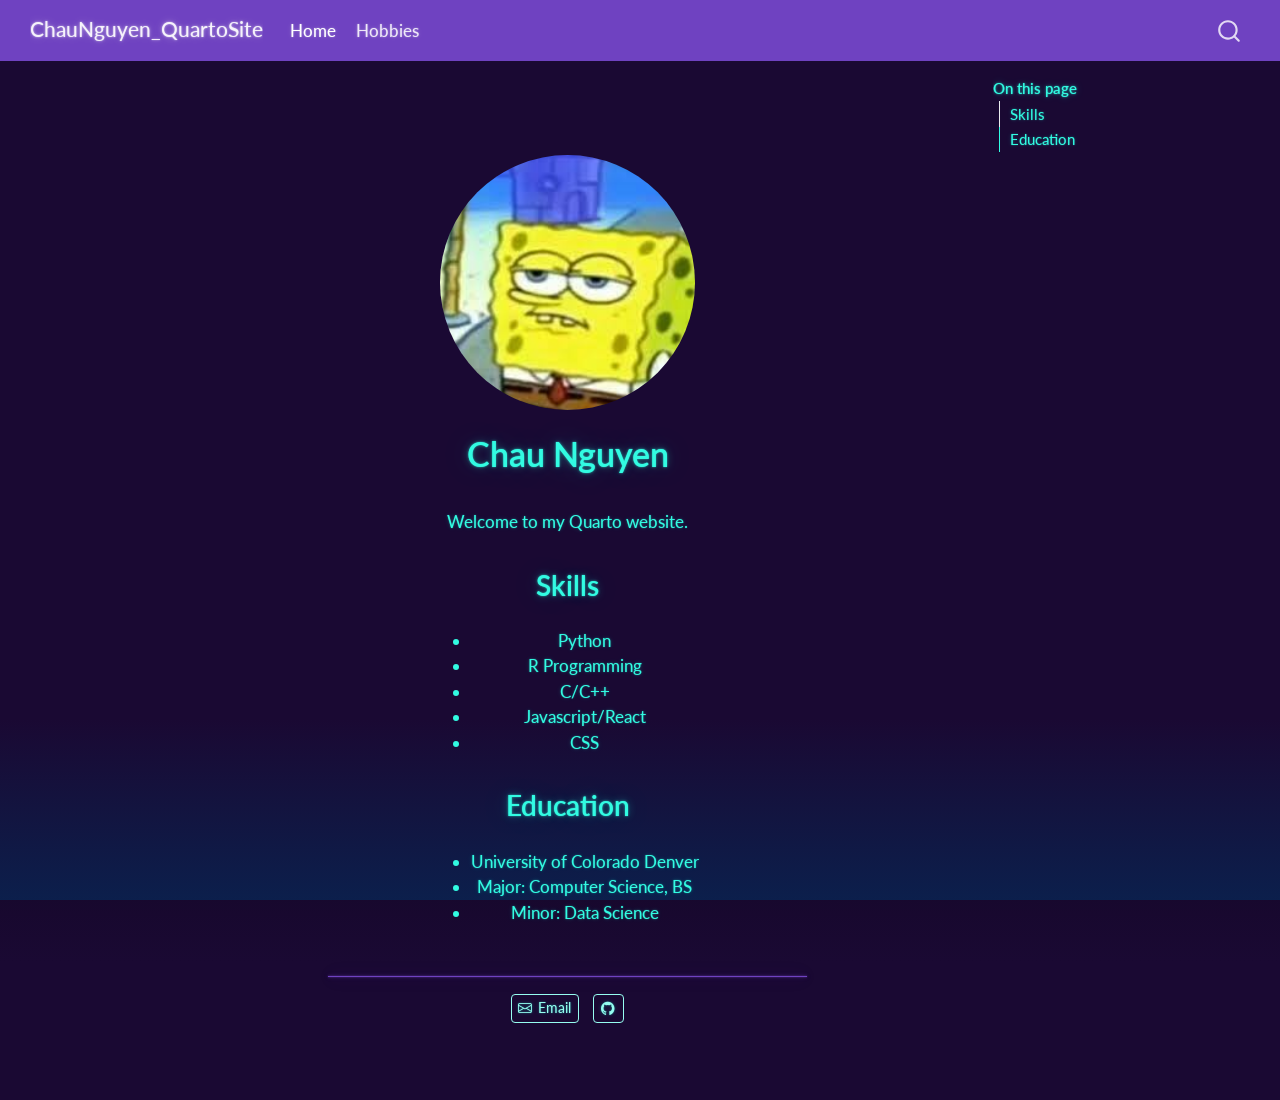
==== docs/index.html @ 2ebd020b "Initial website upload" ====
<!DOCTYPE html>
<html xmlns="http://www.w3.org/1999/xhtml" lang="en" xml:lang="en"><head>

<meta charset="utf-8">
<meta name="generator" content="quarto-1.8.27">

<meta name="viewport" content="width=device-width, initial-scale=1.0, user-scalable=yes">


<title>Chau Nguyen – ChauNguyen_QuartoSite</title>
<style>
code{white-space: pre-wrap;}
span.smallcaps{font-variant: small-caps;}
div.columns{display: flex; gap: min(4vw, 1.5em);}
div.column{flex: auto; overflow-x: auto;}
div.hanging-indent{margin-left: 1.5em; text-indent: -1.5em;}
ul.task-list{list-style: none;}
ul.task-list li input[type="checkbox"] {
  width: 0.8em;
  margin: 0 0.8em 0.2em -1em; /* quarto-specific, see https://github.com/quarto-dev/quarto-cli/issues/4556 */ 
  vertical-align: middle;
}
</style>


<script src="site_libs/quarto-nav/quarto-nav.js"></script>
<script src="site_libs/quarto-nav/headroom.min.js"></script>
<script src="site_libs/clipboard/clipboard.min.js"></script>
<script src="site_libs/quarto-search/autocomplete.umd.js"></script>
<script src="site_libs/quarto-search/fuse.min.js"></script>
<script src="site_libs/quarto-search/quarto-search.js"></script>
<meta name="quarto:offset" content="./">
<script src="site_libs/quarto-html/quarto.js" type="module"></script>
<script src="site_libs/quarto-html/tabsets/tabsets.js" type="module"></script>
<script src="site_libs/quarto-html/axe/axe-check.js" type="module"></script>
<script src="site_libs/quarto-html/popper.min.js"></script>
<script src="site_libs/quarto-html/tippy.umd.min.js"></script>
<link href="site_libs/quarto-html/tippy.css" rel="stylesheet">
<link href="site_libs/quarto-html/quarto-syntax-highlighting-dark-4d9afe2b8d18ee9fa5d0d57b5ed4214d.css" rel="stylesheet" id="quarto-text-highlighting-styles">
<script src="site_libs/bootstrap/bootstrap.min.js"></script>
<link href="site_libs/bootstrap/bootstrap-icons.css" rel="stylesheet">
<link href="site_libs/bootstrap/bootstrap-4ecedd791a8591356a43e278fabc9aac.min.css" rel="stylesheet" append-hash="true" id="quarto-bootstrap" data-mode="dark">
<script id="quarto-search-options" type="application/json">{
  "location": "navbar",
  "copy-button": false,
  "collapse-after": 3,
  "panel-placement": "end",
  "type": "overlay",
  "limit": 50,
  "keyboard-shortcut": [
    "f",
    "/",
    "s"
  ],
  "show-item-context": false,
  "language": {
    "search-no-results-text": "No results",
    "search-matching-documents-text": "matching documents",
    "search-copy-link-title": "Copy link to search",
    "search-hide-matches-text": "Hide additional matches",
    "search-more-match-text": "more match in this document",
    "search-more-matches-text": "more matches in this document",
    "search-clear-button-title": "Clear",
    "search-text-placeholder": "",
    "search-detached-cancel-button-title": "Cancel",
    "search-submit-button-title": "Submit",
    "search-label": "Search"
  }
}</script>


<link rel="stylesheet" href="styles.css">
</head>

<body class="nav-fixed quarto-light">

<div id="quarto-search-results"></div>
  <header id="quarto-header" class="headroom fixed-top">
    <nav class="navbar navbar-expand-lg " data-bs-theme="dark">
      <div class="navbar-container container-fluid">
      <div class="navbar-brand-container mx-auto">
    <a class="navbar-brand" href="./index.html">
    <span class="navbar-title">ChauNguyen_QuartoSite</span>
    </a>
  </div>
            <div id="quarto-search" class="" title="Search"></div>
          <button class="navbar-toggler" type="button" data-bs-toggle="collapse" data-bs-target="#navbarCollapse" aria-controls="navbarCollapse" role="menu" aria-expanded="false" aria-label="Toggle navigation" onclick="if (window.quartoToggleHeadroom) { window.quartoToggleHeadroom(); }">
  <span class="navbar-toggler-icon"></span>
</button>
          <div class="collapse navbar-collapse" id="navbarCollapse">
            <ul class="navbar-nav navbar-nav-scroll me-auto">
  <li class="nav-item">
    <a class="nav-link active" href="./index.html" aria-current="page"> 
<span class="menu-text">Home</span></a>
  </li>  
  <li class="nav-item">
    <a class="nav-link" href="./hobbies.html"> 
<span class="menu-text">Hobbies</span></a>
  </li>  
</ul>
          </div> <!-- /navcollapse -->
            <div class="quarto-navbar-tools">
</div>
      </div> <!-- /container-fluid -->
    </nav>
</header>
<!-- content -->
<div id="quarto-content" class="quarto-container page-columns page-rows-contents page-layout-article page-navbar">
<!-- sidebar -->
<!-- margin-sidebar -->
    <div id="quarto-margin-sidebar" class="sidebar margin-sidebar">
        <nav id="TOC" role="doc-toc" class="toc-active">
    <h2 id="toc-title">On this page</h2>
  <ul>
  <li><a href="#skills" id="toc-skills" class="nav-link active" data-scroll-target="#skills">Skills</a></li>
  <li><a href="#education" id="toc-education" class="nav-link" data-scroll-target="#education">Education</a></li>
  </ul>
</nav>
    </div>
<!-- main -->
<div class="quarto-about-jolla">
  <img src="mypic.png" class="about-image
  round " style="height: 15em; width: 15em;">
 <header id="title-block-header" class="quarto-title-block default">
<div class="quarto-title">
<h1 class="title">Chau Nguyen</h1>
</div>
<div class="quarto-title-meta">
  </div>
</header><main class="content" id="quarto-document-content">

<p>Welcome to my Quarto website.</p>
<section id="skills" class="level2">
<h2 data-anchor-id="skills">Skills</h2>
<ul>
<li>Python</li>
<li>R Programming</li>
<li>C/C++</li>
<li>Javascript/React</li>
<li>CSS</li>
</ul>
</section>
<section id="education" class="level2">
<h2 data-anchor-id="education">Education</h2>
<ul>
<li>University of Colorado Denver</li>
<li>Major: Computer Science, BS</li>
<li>Minor: Data Science</li>
</ul>


</section>
</main> 
  <hr class="about-sep">
   <div class="about-links">
  <a href="mailto:nguyench4u@gmail.com" class="about-link" rel="" target="">
    <i class="bi bi-envelope"></i>
     <span class="about-link-text">Email</span>
  </a>
  <a href="https://github.com/nguyench4u" class="about-link" rel="" target="">
    <i class="bi bi-github"></i>
     <span class="about-link-text"></span>
  </a>
</div>
</div>
 <!-- /main -->
<script id="quarto-html-after-body" type="application/javascript">
  window.document.addEventListener("DOMContentLoaded", function (event) {
    const isCodeAnnotation = (el) => {
      for (const clz of el.classList) {
        if (clz.startsWith('code-annotation-')) {                     
          return true;
        }
      }
      return false;
    }
    const onCopySuccess = function(e) {
      // button target
      const button = e.trigger;
      // don't keep focus
      button.blur();
      // flash "checked"
      button.classList.add('code-copy-button-checked');
      var currentTitle = button.getAttribute("title");
      button.setAttribute("title", "Copied!");
      let tooltip;
      if (window.bootstrap) {
        button.setAttribute("data-bs-toggle", "tooltip");
        button.setAttribute("data-bs-placement", "left");
        button.setAttribute("data-bs-title", "Copied!");
        tooltip = new bootstrap.Tooltip(button, 
          { trigger: "manual", 
            customClass: "code-copy-button-tooltip",
            offset: [0, -8]});
        tooltip.show();    
      }
      setTimeout(function() {
        if (tooltip) {
          tooltip.hide();
          button.removeAttribute("data-bs-title");
          button.removeAttribute("data-bs-toggle");
          button.removeAttribute("data-bs-placement");
        }
        button.setAttribute("title", currentTitle);
        button.classList.remove('code-copy-button-checked');
      }, 1000);
      // clear code selection
      e.clearSelection();
    }
    const getTextToCopy = function(trigger) {
      const outerScaffold = trigger.parentElement.cloneNode(true);
      const codeEl = outerScaffold.querySelector('code');
      for (const childEl of codeEl.children) {
        if (isCodeAnnotation(childEl)) {
          childEl.remove();
        }
      }
      return codeEl.innerText;
    }
    const clipboard = new window.ClipboardJS('.code-copy-button:not([data-in-quarto-modal])', {
      text: getTextToCopy
    });
    clipboard.on('success', onCopySuccess);
    if (window.document.getElementById('quarto-embedded-source-code-modal')) {
      const clipboardModal = new window.ClipboardJS('.code-copy-button[data-in-quarto-modal]', {
        text: getTextToCopy,
        container: window.document.getElementById('quarto-embedded-source-code-modal')
      });
      clipboardModal.on('success', onCopySuccess);
    }
      var localhostRegex = new RegExp(/^(?:http|https):\/\/localhost\:?[0-9]*\//);
      var mailtoRegex = new RegExp(/^mailto:/);
        var filterRegex = new RegExp('/' + window.location.host + '/');
      var isInternal = (href) => {
          return filterRegex.test(href) || localhostRegex.test(href) || mailtoRegex.test(href);
      }
      // Inspect non-navigation links and adorn them if external
     var links = window.document.querySelectorAll('a[href]:not(.nav-link):not(.navbar-brand):not(.toc-action):not(.sidebar-link):not(.sidebar-item-toggle):not(.pagination-link):not(.no-external):not([aria-hidden]):not(.dropdown-item):not(.quarto-navigation-tool):not(.about-link)');
      for (var i=0; i<links.length; i++) {
        const link = links[i];
        if (!isInternal(link.href)) {
          // undo the damage that might have been done by quarto-nav.js in the case of
          // links that we want to consider external
          if (link.dataset.originalHref !== undefined) {
            link.href = link.dataset.originalHref;
          }
        }
      }
    function tippyHover(el, contentFn, onTriggerFn, onUntriggerFn) {
      const config = {
        allowHTML: true,
        maxWidth: 500,
        delay: 100,
        arrow: false,
        appendTo: function(el) {
            return el.parentElement;
        },
        interactive: true,
        interactiveBorder: 10,
        theme: 'quarto',
        placement: 'bottom-start',
      };
      if (contentFn) {
        config.content = contentFn;
      }
      if (onTriggerFn) {
        config.onTrigger = onTriggerFn;
      }
      if (onUntriggerFn) {
        config.onUntrigger = onUntriggerFn;
      }
      window.tippy(el, config); 
    }
    const noterefs = window.document.querySelectorAll('a[role="doc-noteref"]');
    for (var i=0; i<noterefs.length; i++) {
      const ref = noterefs[i];
      tippyHover(ref, function() {
        // use id or data attribute instead here
        let href = ref.getAttribute('data-footnote-href') || ref.getAttribute('href');
        try { href = new URL(href).hash; } catch {}
        const id = href.replace(/^#\/?/, "");
        const note = window.document.getElementById(id);
        if (note) {
          return note.innerHTML;
        } else {
          return "";
        }
      });
    }
    const xrefs = window.document.querySelectorAll('a.quarto-xref');
    const processXRef = (id, note) => {
      // Strip column container classes
      const stripColumnClz = (el) => {
        el.classList.remove("page-full", "page-columns");
        if (el.children) {
          for (const child of el.children) {
            stripColumnClz(child);
          }
        }
      }
      stripColumnClz(note)
      if (id === null || id.startsWith('sec-')) {
        // Special case sections, only their first couple elements
        const container = document.createElement("div");
        if (note.children && note.children.length > 2) {
          container.appendChild(note.children[0].cloneNode(true));
          for (let i = 1; i < note.children.length; i++) {
            const child = note.children[i];
            if (child.tagName === "P" && child.innerText === "") {
              continue;
            } else {
              container.appendChild(child.cloneNode(true));
              break;
            }
          }
          if (window.Quarto?.typesetMath) {
            window.Quarto.typesetMath(container);
          }
          return container.innerHTML
        } else {
          if (window.Quarto?.typesetMath) {
            window.Quarto.typesetMath(note);
          }
          return note.innerHTML;
        }
      } else {
        // Remove any anchor links if they are present
        const anchorLink = note.querySelector('a.anchorjs-link');
        if (anchorLink) {
          anchorLink.remove();
        }
        if (window.Quarto?.typesetMath) {
          window.Quarto.typesetMath(note);
        }
        if (note.classList.contains("callout")) {
          return note.outerHTML;
        } else {
          return note.innerHTML;
        }
      }
    }
    for (var i=0; i<xrefs.length; i++) {
      const xref = xrefs[i];
      tippyHover(xref, undefined, function(instance) {
        instance.disable();
        let url = xref.getAttribute('href');
        let hash = undefined; 
        if (url.startsWith('#')) {
          hash = url;
        } else {
          try { hash = new URL(url).hash; } catch {}
        }
        if (hash) {
          const id = hash.replace(/^#\/?/, "");
          const note = window.document.getElementById(id);
          if (note !== null) {
            try {
              const html = processXRef(id, note.cloneNode(true));
              instance.setContent(html);
            } finally {
              instance.enable();
              instance.show();
            }
          } else {
            // See if we can fetch this
            fetch(url.split('#')[0])
            .then(res => res.text())
            .then(html => {
              const parser = new DOMParser();
              const htmlDoc = parser.parseFromString(html, "text/html");
              const note = htmlDoc.getElementById(id);
              if (note !== null) {
                const html = processXRef(id, note);
                instance.setContent(html);
              } 
            }).finally(() => {
              instance.enable();
              instance.show();
            });
          }
        } else {
          // See if we can fetch a full url (with no hash to target)
          // This is a special case and we should probably do some content thinning / targeting
          fetch(url)
          .then(res => res.text())
          .then(html => {
            const parser = new DOMParser();
            const htmlDoc = parser.parseFromString(html, "text/html");
            const note = htmlDoc.querySelector('main.content');
            if (note !== null) {
              // This should only happen for chapter cross references
              // (since there is no id in the URL)
              // remove the first header
              if (note.children.length > 0 && note.children[0].tagName === "HEADER") {
                note.children[0].remove();
              }
              const html = processXRef(null, note);
              instance.setContent(html);
            } 
          }).finally(() => {
            instance.enable();
            instance.show();
          });
        }
      }, function(instance) {
      });
    }
        let selectedAnnoteEl;
        const selectorForAnnotation = ( cell, annotation) => {
          let cellAttr = 'data-code-cell="' + cell + '"';
          let lineAttr = 'data-code-annotation="' +  annotation + '"';
          const selector = 'span[' + cellAttr + '][' + lineAttr + ']';
          return selector;
        }
        const selectCodeLines = (annoteEl) => {
          const doc = window.document;
          const targetCell = annoteEl.getAttribute("data-target-cell");
          const targetAnnotation = annoteEl.getAttribute("data-target-annotation");
          const annoteSpan = window.document.querySelector(selectorForAnnotation(targetCell, targetAnnotation));
          const lines = annoteSpan.getAttribute("data-code-lines").split(",");
          const lineIds = lines.map((line) => {
            return targetCell + "-" + line;
          })
          let top = null;
          let height = null;
          let parent = null;
          if (lineIds.length > 0) {
              //compute the position of the single el (top and bottom and make a div)
              const el = window.document.getElementById(lineIds[0]);
              top = el.offsetTop;
              height = el.offsetHeight;
              parent = el.parentElement.parentElement;
            if (lineIds.length > 1) {
              const lastEl = window.document.getElementById(lineIds[lineIds.length - 1]);
              const bottom = lastEl.offsetTop + lastEl.offsetHeight;
              height = bottom - top;
            }
            if (top !== null && height !== null && parent !== null) {
              // cook up a div (if necessary) and position it 
              let div = window.document.getElementById("code-annotation-line-highlight");
              if (div === null) {
                div = window.document.createElement("div");
                div.setAttribute("id", "code-annotation-line-highlight");
                div.style.position = 'absolute';
                parent.appendChild(div);
              }
              div.style.top = top - 2 + "px";
              div.style.height = height + 4 + "px";
              div.style.left = 0;
              let gutterDiv = window.document.getElementById("code-annotation-line-highlight-gutter");
              if (gutterDiv === null) {
                gutterDiv = window.document.createElement("div");
                gutterDiv.setAttribute("id", "code-annotation-line-highlight-gutter");
                gutterDiv.style.position = 'absolute';
                const codeCell = window.document.getElementById(targetCell);
                const gutter = codeCell.querySelector('.code-annotation-gutter');
                gutter.appendChild(gutterDiv);
              }
              gutterDiv.style.top = top - 2 + "px";
              gutterDiv.style.height = height + 4 + "px";
            }
            selectedAnnoteEl = annoteEl;
          }
        };
        const unselectCodeLines = () => {
          const elementsIds = ["code-annotation-line-highlight", "code-annotation-line-highlight-gutter"];
          elementsIds.forEach((elId) => {
            const div = window.document.getElementById(elId);
            if (div) {
              div.remove();
            }
          });
          selectedAnnoteEl = undefined;
        };
          // Handle positioning of the toggle
      window.addEventListener(
        "resize",
        throttle(() => {
          elRect = undefined;
          if (selectedAnnoteEl) {
            selectCodeLines(selectedAnnoteEl);
          }
        }, 10)
      );
      function throttle(fn, ms) {
      let throttle = false;
      let timer;
        return (...args) => {
          if(!throttle) { // first call gets through
              fn.apply(this, args);
              throttle = true;
          } else { // all the others get throttled
              if(timer) clearTimeout(timer); // cancel #2
              timer = setTimeout(() => {
                fn.apply(this, args);
                timer = throttle = false;
              }, ms);
          }
        };
      }
        // Attach click handler to the DT
        const annoteDls = window.document.querySelectorAll('dt[data-target-cell]');
        for (const annoteDlNode of annoteDls) {
          annoteDlNode.addEventListener('click', (event) => {
            const clickedEl = event.target;
            if (clickedEl !== selectedAnnoteEl) {
              unselectCodeLines();
              const activeEl = window.document.querySelector('dt[data-target-cell].code-annotation-active');
              if (activeEl) {
                activeEl.classList.remove('code-annotation-active');
              }
              selectCodeLines(clickedEl);
              clickedEl.classList.add('code-annotation-active');
            } else {
              // Unselect the line
              unselectCodeLines();
              clickedEl.classList.remove('code-annotation-active');
            }
          });
        }
    const findCites = (el) => {
      const parentEl = el.parentElement;
      if (parentEl) {
        const cites = parentEl.dataset.cites;
        if (cites) {
          return {
            el,
            cites: cites.split(' ')
          };
        } else {
          return findCites(el.parentElement)
        }
      } else {
        return undefined;
      }
    };
    var bibliorefs = window.document.querySelectorAll('a[role="doc-biblioref"]');
    for (var i=0; i<bibliorefs.length; i++) {
      const ref = bibliorefs[i];
      const citeInfo = findCites(ref);
      if (citeInfo) {
        tippyHover(citeInfo.el, function() {
          var popup = window.document.createElement('div');
          citeInfo.cites.forEach(function(cite) {
            var citeDiv = window.document.createElement('div');
            citeDiv.classList.add('hanging-indent');
            citeDiv.classList.add('csl-entry');
            var biblioDiv = window.document.getElementById('ref-' + cite);
            if (biblioDiv) {
              citeDiv.innerHTML = biblioDiv.innerHTML;
            }
            popup.appendChild(citeDiv);
          });
          return popup.innerHTML;
        });
      }
    }
  });
  </script>
</div> <!-- /content -->




</body></html>
---- docs/site_libs/quarto-html/tippy.css ----
.tippy-box[data-animation=fade][data-state=hidden]{opacity:0}[data-tippy-root]{max-width:calc(100vw - 10px)}.tippy-box{position:relative;background-color:#333;color:#fff;border-radius:4px;font-size:14px;line-height:1.4;white-space:normal;outline:0;transition-property:transform,visibility,opacity}.tippy-box[data-placement^=top]>.tippy-arrow{bottom:0}.tippy-box[data-placement^=top]>.tippy-arrow:before{bottom:-7px;left:0;border-width:8px 8px 0;border-top-color:initial;transform-origin:center top}.tippy-box[data-placement^=bottom]>.tippy-arrow{top:0}.tippy-box[data-placement^=bottom]>.tippy-arrow:before{top:-7px;left:0;border-width:0 8px 8px;border-bottom-color:initial;transform-origin:center bottom}.tippy-box[data-placement^=left]>.tippy-arrow{right:0}.tippy-box[data-placement^=left]>.tippy-arrow:before{border-width:8px 0 8px 8px;border-left-color:initial;right:-7px;transform-origin:center left}.tippy-box[data-placement^=right]>.tippy-arrow{left:0}.tippy-box[data-placement^=right]>.tippy-arrow:before{left:-7px;border-width:8px 8px 8px 0;border-right-color:initial;transform-origin:center right}.tippy-box[data-inertia][data-state=visible]{transition-timing-function:cubic-bezier(.54,1.5,.38,1.11)}.tippy-arrow{width:16px;height:16px;color:#333}.tippy-arrow:before{content:"";position:absolute;border-color:transparent;border-style:solid}.tippy-content{position:relative;padding:5px 9px;z-index:1}
---- docs/site_libs/quarto-html/quarto-syntax-highlighting-dark-4d9afe2b8d18ee9fa5d0d57b5ed4214d.css ----
/* quarto syntax highlight colors */
:root {
  --quarto-hl-al-color: #f07178;
  --quarto-hl-an-color: #d4d0ab;
  --quarto-hl-at-color: #00e0e0;
  --quarto-hl-bn-color: #d4d0ab;
  --quarto-hl-bu-color: #abe338;
  --quarto-hl-ch-color: #abe338;
  --quarto-hl-co-color: #f8f8f2;
  --quarto-hl-cv-color: #ffd700;
  --quarto-hl-cn-color: #ffd700;
  --quarto-hl-cf-color: #ffa07a;
  --quarto-hl-dt-color: #ffa07a;
  --quarto-hl-dv-color: #d4d0ab;
  --quarto-hl-do-color: #f8f8f2;
  --quarto-hl-er-color: #f07178;
  --quarto-hl-ex-color: #00e0e0;
  --quarto-hl-fl-color: #d4d0ab;
  --quarto-hl-fu-color: #ffa07a;
  --quarto-hl-im-color: #abe338;
  --quarto-hl-in-color: #d4d0ab;
  --quarto-hl-kw-color: #ffa07a;
  --quarto-hl-op-color: #ffa07a;
  --quarto-hl-ot-color: #00e0e0;
  --quarto-hl-pp-color: #dcc6e0;
  --quarto-hl-re-color: #00e0e0;
  --quarto-hl-sc-color: #abe338;
  --quarto-hl-ss-color: #abe338;
  --quarto-hl-st-color: #abe338;
  --quarto-hl-va-color: #00e0e0;
  --quarto-hl-vs-color: #abe338;
  --quarto-hl-wa-color: #dcc6e0;
}

/* other quarto variables */
:root {
  --quarto-font-monospace: SFMono-Regular, Menlo, Monaco, Consolas, "Liberation Mono", "Courier New", monospace;
}

/* syntax highlight based on Pandoc's rules */
pre > code.sourceCode > span {
  color: #f8f8f2;
}

code.sourceCode > span {
  color: #f8f8f2;
}

div.sourceCode,
div.sourceCode pre.sourceCode {
  color: #f8f8f2;
}

/* Normal */
code span {
  color: #f8f8f2;
}

/* Alert */
code span.al {
  color: #f07178;
}

/* Annotation */
code span.an {
  color: #d4d0ab;
}

/* Attribute */
code span.at {
  color: #00e0e0;
}

/* BaseN */
code span.bn {
  color: #d4d0ab;
}

/* BuiltIn */
code span.bu {
  color: #abe338;
}

/* ControlFlow */
code span.cf {
  font-weight: bold;
  color: #ffa07a;
}

/* Char */
code span.ch {
  color: #abe338;
}

/* Constant */
code span.cn {
  color: #ffd700;
}

/* Comment */
code span.co {
  font-style: italic;
  color: #f8f8f2;
}

/* CommentVar */
code span.cv {
  color: #ffd700;
}

/* Documentation */
code span.do {
  color: #f8f8f2;
}

/* DataType */
code span.dt {
  color: #ffa07a;
}

/* DecVal */
code span.dv {
  color: #d4d0ab;
}

/* Error */
code span.er {
  color: #f07178;
  text-decoration: underline;
}

/* Extension */
code span.ex {
  font-weight: bold;
  color: #00e0e0;
}

/* Float */
code span.fl {
  color: #d4d0ab;
}

/* Function */
code span.fu {
  color: #ffa07a;
}

/* Import */
code span.im {
  color: #abe338;
}

/* Information */
code span.in {
  color: #d4d0ab;
}

/* Keyword */
code span.kw {
  font-weight: bold;
  color: #ffa07a;
}

/* Operator */
code span.op {
  color: #ffa07a;
}

/* Other */
code span.ot {
  color: #00e0e0;
}

/* Preprocessor */
code span.pp {
  color: #dcc6e0;
}

/* RegionMarker */
code span.re {
  background-color: #f8f8f2;
  color: #00e0e0;
}

/* SpecialChar */
code span.sc {
  color: #abe338;
}

/* SpecialString */
code span.ss {
  color: #abe338;
}

/* String */
code span.st {
  color: #abe338;
}

/* Variable */
code span.va {
  color: #00e0e0;
}

/* VerbatimString */
code span.vs {
  color: #abe338;
}

/* Warning */
code span.wa {
  color: #dcc6e0;
}

.prevent-inlining {
  content: "</";
}

/*# sourceMappingURL=86edf53ecdff796acf02dbceed379426.css.map */
---- docs/styles.css ----
/* css styles */
body {
  min-height: 100vh;
}
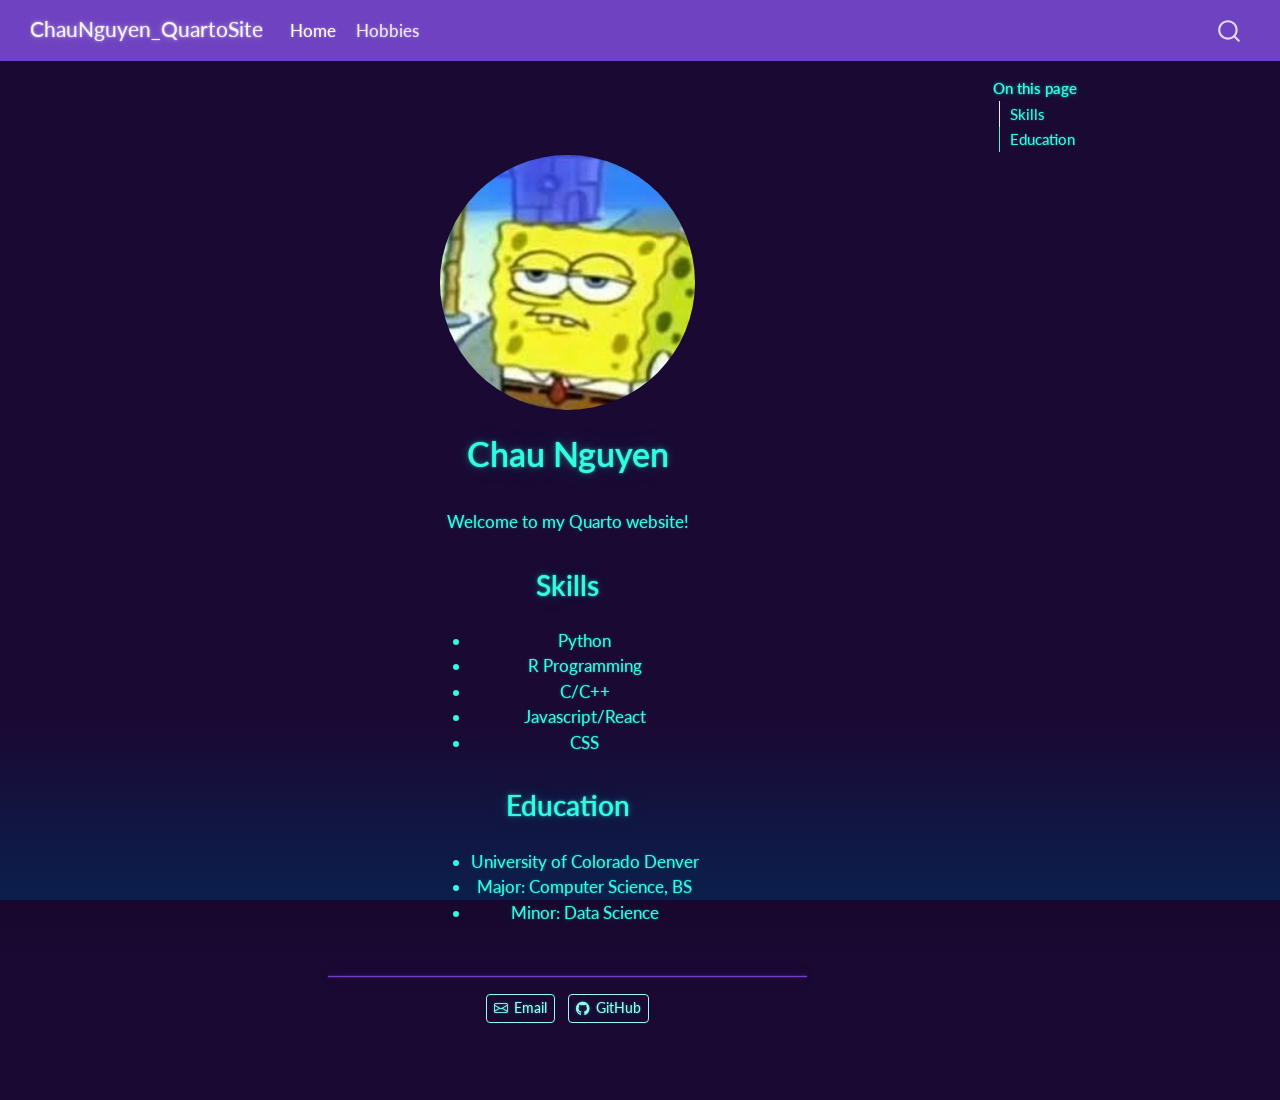
==== commit 7b53e649: "Update index.html for my Name Title" ====
--- a/docs/index.html
+++ b/docs/index.html
@@ -7,7 +7,7 @@
 <meta name="viewport" content="width=device-width, initial-scale=1.0, user-scalable=yes">
 
 
-<title>Chau Nguyen – ChauNguyen_QuartoSite</title>
+<title>Chau Nguyen – Chau Nguyen</title>
 <style>
 code{white-space: pre-wrap;}
 span.smallcaps{font-variant: small-caps;}
@@ -129,7 +129,7 @@
   </div>
 </header><main class="content" id="quarto-document-content">
 
-<p>Welcome to my Quarto website.</p>
+<p>Welcome to my Quarto website!</p>
 <section id="skills" class="level2">
 <h2 data-anchor-id="skills">Skills</h2>
 <ul>
@@ -159,7 +159,7 @@
   </a>
   <a href="https://github.com/nguyench4u" class="about-link" rel="" target="">
     <i class="bi bi-github"></i>
-     <span class="about-link-text"></span>
+     <span class="about-link-text">GitHub</span>
   </a>
 </div>
 </div>
@@ -562,4 +562,4 @@
 
 
 
-</body></html>+</body></html>
